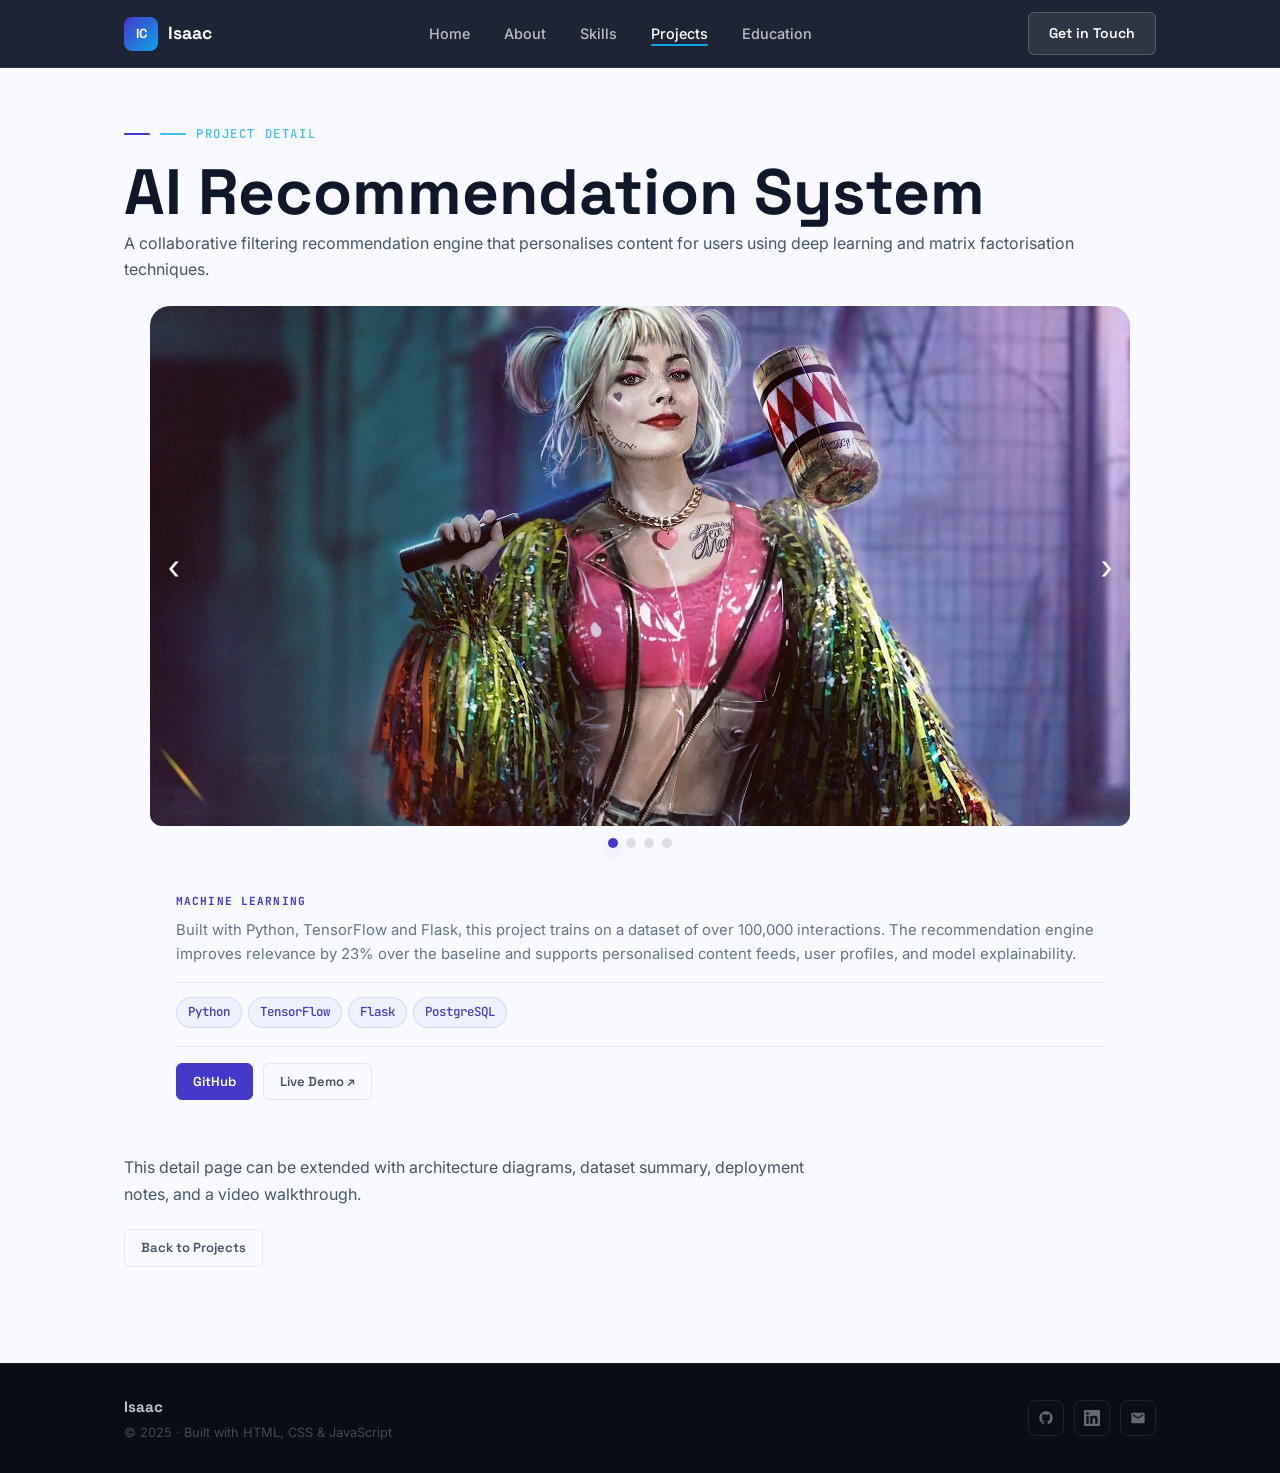
==== project-full-stack-web.html @ fa5e7652 "first commit" ====
<!DOCTYPE html>
<html lang="en">

<head>
  <meta charset="UTF-8">
  <meta name="viewport" content="width=device-width, initial-scale=1.0">
  <title>AI Recommendation System | Isaac</title>
  <link rel="preconnect" href="https://fonts.googleapis.com">
  <link rel="preconnect" href="https://fonts.gstatic.com" crossorigin>
  <link
    href="https://fonts.googleapis.com/css2?family=Space+Grotesk:wght@400;500;600;700&family=Inter:wght@400;500;600&family=JetBrains+Mono:wght@400;500&display=swap"
    rel="stylesheet">
  <link rel="stylesheet" href="style.css">
</head>

<body class="detail-page">
  <nav class="nav scrolled" id="nav">
    <div class="container nav-inner">
      <a href="index.html" class="nav-logo">
        <span class="nav-logo-mark">IC</span>
        Isaac
      </a>
      <ul class="nav-links">
        <li><a href="index.html">Home</a></li>
        <li><a href="index.html#about">About</a></li>
        <li><a href="index.html#skills">Skills</a></li>
        <li><a href="projects.html" class="active">Projects</a></li>
        <li><a href="index.html#education">Education</a></li>
      </ul>
      <a href="mailto:your@email.com" class="nav-cta">Get in Touch</a>
      <button class="nav-hamburger" id="hamburger" aria-label="Toggle menu">
        <span></span><span></span><span></span>
      </button>
    </div>
    <div class="nav-mobile" id="mobile-menu">
      <a href="index.html">Home</a>
      <a href="index.html#about">About</a>
      <a href="index.html#skills">Skills</a>
      <a href="projects.html">Projects</a>
      <a href="index.html#education">Education</a>
      <a href="mailto:your@email.com">Get in Touch</a>
    </div>
  </nav>

  <section class="all-projects-section">
    <div class="container">
      <div class="section-label" style="color: #38BDF8; margin-bottom: 12px;">
        <span style="background:#38BDF8; width:26px; height:2px; border-radius:2px; display:inline-block;"></span>
        Project Detail
      </div>
      <h1>AI Recommendation System</h1>
      <p>A collaborative filtering recommendation engine that personalises content for users using deep learning and
        matrix factorisation techniques.</p>
      <div class="project-card-full" style="margin-top: 24px;">
        <div class="project-image">
          <div class="project-carousel">
            <img src="birds-of-prey-windows-theme-1-hd.jpg" alt="AI Recommendation System" class="active">
            <img src="640x530.jpeg" alt="AI Recommendation System - 2">
            <img src="640x530.jpeg" alt="AI Recommendation System - 2">
            <img src="640x530.jpeg" alt="AI Recommendation System - 2">
          </div>
          <div class="project-overlay">
            <a href="#" class="project-prev" aria-label="Previous image">‹</a>
            <a href="#" class="project-next" aria-label="Next image">›</a>
          </div>
        </div>
        <div class="project-content">
          <div class="project-cat">Machine Learning</div>
          <p>
            Built with Python, TensorFlow and Flask, this project trains on a dataset of over 100,000 interactions.
            The recommendation engine improves relevance by 23% over the baseline and supports personalised
            content feeds, user profiles, and model explainability.
          </p>
          <div class="project-tech">
            <span class="tag">Python</span>
            <span class="tag">TensorFlow</span>
            <span class="tag">Flask</span>
            <span class="tag">PostgreSQL</span>
          </div>
          <div class="project-links-row">
            <a href="#" class="project-link-btn filled">GitHub</a>
            <a href="#" class="project-link-btn">Live Demo ↗</a>
          </div>
        </div>
      </div>
      <p style="margin-top: 28px; max-width: 720px; color: var(--text-mid);">
        This detail page can be extended with architecture diagrams, dataset summary, deployment notes, and a video
        walkthrough.
      </p>
      <a href="projects.html" class="project-link-btn" style="margin-top: 22px; display: inline-flex;">Back to
        Projects</a>
    </div>
  </section>

  <footer class="footer">
    <div class="container footer-inner">
      <div>
        <div class="footer-name">Isaac</div>
        <div class="footer-copy">© 2025 · Built with HTML, CSS &amp; JavaScript</div>
      </div>
      <div class="footer-links">
        <a href="https://github.com/yourusername" target="_blank" rel="noopener" aria-label="GitHub">
          <svg viewBox="0 0 24 24">
            <path
              d="M12 2C6.477 2 2 6.484 2 12.017c0 4.425 2.865 8.18 6.839 9.504.5.092.682-.217.682-.483 0-.237-.008-.868-.013-1.703-2.782.605-3.369-1.343-3.369-1.343-.454-1.158-1.11-1.466-1.11-1.466-.908-.62.069-.608.069-.608 1.003.07 1.531 1.032 1.531 1.032.892 1.53 2.341 1.088 2.91.832.092-.647.35-1.088.636-1.338-2.22-.253-4.555-1.113-4.555-4.951 0-1.093.39-1.988 1.029-2.688-.103-.253-.446-1.272.098-2.65 0 0 .84-.27 2.75 1.026A9.564 9.564 0 0112 6.844c.85.004 1.705.115 2.504.337 1.909-1.296 2.747-1.027 2.747-1.027.546 1.379.202 2.398.1 2.651.64.7 1.028 1.595 1.028 2.688 0 3.848-2.339 4.695-4.566 4.943.359.309.678.92.678 1.855 0 1.338-.012 2.419-.012 2.747 0 .268.18.58.688.482A10.019 10.019 0 0022 12.017C22 6.484 17.522 2 12 2z" />
          </svg>
        </a>
        <a href="https://linkedin.com/in/yourusername" target="_blank" rel="noopener" aria-label="LinkedIn">
          <svg viewBox="0 0 24 24">
            <path
              d="M20.447 20.452h-3.554v-5.569c0-1.328-.027-3.037-1.852-3.037-1.853 0-2.136 1.445-2.136 2.939v5.667H9.351V9h3.414v1.561h.046c.477-.9 1.637-1.85 3.37-1.85 3.601 0 4.267 2.37 4.267 5.455v6.286zM5.337 7.433a2.062 2.062 0 01-2.063-2.065 2.064 2.064 0 112.063 2.065zm1.782 13.019H3.555V9h3.564v11.452zM22.225 0H1.771C.792 0 0 .774 0 1.729v20.542C0 23.227.792 24 1.771 24h20.451C23.2 24 24 23.227 24 22.271V1.729C24 .774 23.2 0 22.222 0h.003z" />
          </svg>
        </a>
        <a href="mailto:your@email.com" aria-label="Email">
          <svg viewBox="0 0 24 24">
            <path
              d="M20 4H4c-1.1 0-2 .9-2 2v12c0 1.1.9 2 2 2h16c1.1 0 2-.9 2-2V6c0-1.1-.9-2-2-2zm0 4l-8 5-8-5V6l8 5 8-5v2z" />
          </svg>
        </a>
      </div>
    </div>
  </footer>
  <script src="script.js"></script>
</body>

</html>
---- style.css ----
/* =============================================
   PORTFOLIO — GLOBAL STYLES
   Space Grotesk (headings) | Inter (body) | JetBrains Mono (code)
   ============================================= */

/* --- Root Variables --- */
:root {
  --bg: #F8FAFF;
  --surface: #FFFFFF;
  --surface-alt: #F1F5F9;
  --dark: #0F172A;
  --dark-mid: #1E293B;
  --primary: #4338CA;
  --primary-soft: #6366F1;
  --primary-faint: #EEF2FF;
  --accent: #0EA5E9;
  --accent-faint: #E0F2FE;
  --green: #10B981;
  --text: #0F172A;
  --text-mid: #475569;
  --text-soft: #64748B;
  --text-light: #94A3B8;
  --border: #E2E8F0;
  --border-dark: rgba(255, 255, 255, 0.08);
  --shadow-sm: 0 2px 8px rgba(15, 23, 42, 0.08);
  --shadow-md: 0 4px 20px rgba(15, 23, 42, 0.10);
  --shadow-lg: 0 8px 40px rgba(15, 23, 42, 0.14);
  --nav-h: 68px;
  --max-w: 1080px;
  --pad-x: 24px;
  --section-y: 88px;
  --radius: 12px;
  --radius-sm: 6px;
  --radius-lg: 20px;
}

/* --- Reset & Base --- */
*,
*::before,
*::after {
  box-sizing: border-box;
  margin: 0;
  padding: 0;
}

html {
  scroll-behavior: smooth;
}

body {
  font-family: 'Inter', system-ui, sans-serif;
  background: var(--bg);
  color: var(--text);
  line-height: 1.65;
  -webkit-font-smoothing: antialiased;
}

img {
  max-width: 100%;
  display: block;
}

a {
  text-decoration: none;
  color: inherit;
}

ul,
ol {
  list-style: none;
}

/* --- Typography --- */
h1,
h2,
h3,
h4 {
  font-family: 'Space Grotesk', sans-serif;
  line-height: 1.15;
}

h1 {
  font-size: clamp(2.4rem, 6vw, 4rem);
  font-weight: 700;
}

h2 {
  font-size: clamp(1.8rem, 4vw, 2.4rem);
  font-weight: 700;
}

h3 {
  font-size: 1.2rem;
  font-weight: 600;
}

p {
  color: var(--text-mid);
}

/* --- Layout Utilities --- */
.container {
  width: 100%;
  max-width: var(--max-w);
  margin: 0 auto;
  padding: 0 var(--pad-x);
}

.section {
  padding: var(--section-y) 0;
}

.section-label {
  font-family: 'JetBrains Mono', monospace;
  font-size: 0.76rem;
  font-weight: 500;
  letter-spacing: 0.13em;
  text-transform: uppercase;
  color: var(--primary);
  display: flex;
  align-items: center;
  gap: 10px;
  margin-bottom: 10px;
}

.section-label::before {
  content: '';
  display: block;
  width: 26px;
  height: 2px;
  background: var(--primary);
  border-radius: 2px;
}

.section-title {
  margin-bottom: 48px;
}

.section-title h2 {
  color: var(--text);
}

.section-title p {
  margin-top: 10px;
  font-size: 1.05rem;
  color: var(--text-soft);
  max-width: 540px;
}

/* --- Buttons --- */
.btn {
  display: inline-flex;
  align-items: center;
  gap: 8px;
  padding: 13px 26px;
  border-radius: var(--radius-sm);
  font-family: 'Space Grotesk', sans-serif;
  font-size: 0.95rem;
  font-weight: 600;
  transition: all 0.2s ease;
  cursor: pointer;
  border: 2px solid transparent;
}

.btn-primary {
  background: var(--primary);
  color: #fff;
}

.btn-primary:hover {
  background: var(--primary-soft);
  transform: translateY(-1px);
  box-shadow: 0 4px 18px rgba(67, 56, 202, 0.35);
}

.btn-outline {
  border-color: rgba(255, 255, 255, 0.28);
  color: #fff;
}

.btn-outline:hover {
  border-color: rgba(255, 255, 255, 0.65);
  background: rgba(255, 255, 255, 0.05);
}

.btn-outline-dark {
  border-color: var(--border);
  color: var(--text);
}

.btn-outline-dark:hover {
  border-color: var(--primary);
  color: var(--primary);
}

/* --- Tags / Chips --- */
.tag {
  display: inline-flex;
  padding: 4px 11px;
  border-radius: 100px;
  font-size: 0.78rem;
  font-weight: 500;
  font-family: 'JetBrains Mono', monospace;
  background: var(--primary-faint);
  color: var(--primary);
  border: 1px solid rgba(67, 56, 202, 0.14);
}

.tag-accent {
  background: var(--accent-faint);
  color: #0369A1;
  border-color: rgba(14, 165, 233, 0.2);
}

.tag-neutral {
  background: var(--surface-alt);
  color: var(--text-soft);
  border-color: var(--border);
}

/* =============================================
   NAVIGATION
   ============================================= */
.nav {
  position: fixed;
  top: 0;
  left: 0;
  right: 0;
  height: var(--nav-h);
  z-index: 100;
  transition: background 0.3s ease, border-color 0.3s ease;
}

body.detail-page .nav,
body.detail-page .nav.scrolled {
  background: rgba(15, 23, 42, 0.94);
  backdrop-filter: blur(12px);
  border-bottom: 1px solid var(--border-dark);
}

.nav.scrolled {
  background: rgba(15, 23, 42, 0.94);
  backdrop-filter: blur(12px);
  border-bottom: 1px solid var(--border-dark);
}

.nav-inner {
  display: flex;
  align-items: center;
  justify-content: space-between;
  height: 100%;
}

.nav-logo {
  font-family: 'Space Grotesk', sans-serif;
  font-size: 1.1rem;
  font-weight: 700;
  color: #fff;
  display: flex;
  align-items: center;
  gap: 10px;
}

.nav-logo-mark {
  width: 34px;
  height: 34px;
  background: linear-gradient(135deg, var(--primary), var(--accent));
  border-radius: 8px;
  display: flex;
  align-items: center;
  justify-content: center;
  font-size: 0.82rem;
  font-weight: 700;
  color: #fff;
  flex-shrink: 0;
}

.nav-links {
  display: flex;
  align-items: center;
  gap: 34px;
}

.nav-links a {
  font-size: 0.9rem;
  font-weight: 500;
  color: rgba(255, 255, 255, 0.7);
  transition: color 0.2s;
  position: relative;
}

.nav-links a:hover,
.nav-links a.active {
  color: #fff;
}

.nav-links a::after {
  content: '';
  position: absolute;
  bottom: -4px;
  left: 0;
  width: 0;
  height: 2px;
  background: var(--accent);
  border-radius: 2px;
  transition: width 0.25s ease;
}

.nav-links a:hover::after,
.nav-links a.active::after {
  width: 100%;
}

.nav-cta {
  font-size: 0.88rem;
  padding: 9px 20px;
  background: rgba(255, 255, 255, 0.08);
  color: #fff;
  border: 1px solid rgba(255, 255, 255, 0.18);
  border-radius: var(--radius-sm);
  font-weight: 600;
  font-family: 'Space Grotesk', sans-serif;
  transition: all 0.2s;
}

.nav-cta:hover {
  background: #fff;
  color: var(--dark);
}

.nav-hamburger {
  display: none;
  flex-direction: column;
  gap: 5px;
  background: none;
  border: none;
  cursor: pointer;
  padding: 4px;
}

.nav-hamburger span {
  display: block;
  width: 24px;
  height: 2px;
  background: #fff;
  border-radius: 2px;
  transition: all 0.25s;
}

.nav-hamburger.open span:nth-child(1) {
  transform: translateY(7px) rotate(45deg);
}

.nav-hamburger.open span:nth-child(2) {
  opacity: 0;
}

.nav-hamburger.open span:nth-child(3) {
  transform: translateY(-7px) rotate(-45deg);
}

.nav-mobile {
  display: none;
  position: fixed;
  top: var(--nav-h);
  left: 0;
  right: 0;
  background: var(--dark);
  padding: 20px var(--pad-x);
  flex-direction: column;
  gap: 4px;
  border-top: 1px solid var(--border-dark);
  box-shadow: 0 16px 40px rgba(0, 0, 0, 0.4);
}

.nav-mobile.open {
  display: flex;
}

.nav-mobile a {
  font-size: 1rem;
  font-weight: 500;
  color: rgba(255, 255, 255, 0.75);
  padding: 12px 0;
  border-bottom: 1px solid var(--border-dark);
  font-family: 'Space Grotesk', sans-serif;
  transition: color 0.2s;
}

.nav-mobile a:last-child {
  border-bottom: none;
}

.nav-mobile a:hover {
  color: #fff;
}

/* =============================================
   HERO
   ============================================= */
.hero {
  background: var(--dark);
  min-height: 100vh;
  display: flex;
  align-items: center;
  padding-top: var(--nav-h);
  position: relative;
  overflow: hidden;
}

.hero-glow-1 {
  position: absolute;
  width: 600px;
  height: 600px;
  background: radial-gradient(circle, rgba(67, 56, 202, 0.22) 0%, transparent 68%);
  top: -120px;
  right: -60px;
  pointer-events: none;
}

.hero-glow-2 {
  position: absolute;
  width: 400px;
  height: 400px;
  background: radial-gradient(circle, rgba(14, 165, 233, 0.14) 0%, transparent 68%);
  bottom: -60px;
  left: 8%;
  pointer-events: none;
}

.hero-inner {
  display: grid;
  grid-template-columns: 1fr 1fr;
  gap: 56px;
  align-items: center;
  padding: 72px var(--pad-x);
  max-width: var(--max-w);
  margin: 0 auto;
  width: 100%;
  position: relative;
  z-index: 1;
}

.hero-badge {
  display: inline-flex;
  align-items: center;
  gap: 8px;
  background: rgba(14, 165, 233, 0.1);
  border: 1px solid rgba(14, 165, 233, 0.22);
  color: #38BDF8;
  padding: 7px 16px;
  border-radius: 100px;
  font-size: 0.8rem;
  font-weight: 500;
  font-family: 'JetBrains Mono', monospace;
  margin-bottom: 22px;
}

.hero-badge .dot {
  width: 7px;
  height: 7px;
  background: var(--green);
  border-radius: 50%;
  animation: pulse 2s infinite;
}

@keyframes pulse {

  0%,
  100% {
    opacity: 1;
    box-shadow: 0 0 0 0 rgba(16, 185, 129, 0.4);
  }

  50% {
    opacity: 0.7;
    box-shadow: 0 0 0 4px rgba(16, 185, 129, 0);
  }
}

.hero-name {
  color: #fff;
  margin-bottom: 8px;
  letter-spacing: -0.02em;
}

.hero-title {
  font-family: 'Space Grotesk', sans-serif;
  font-size: clamp(1.05rem, 2.2vw, 1.3rem);
  font-weight: 400;
  color: rgba(255, 255, 255, 0.5);
  margin-bottom: 22px;
}

.hero-title strong {
  color: #7DD3FC;
  font-weight: 600;
}

.hero-intro {
  font-size: 1.02rem;
  color: rgba(255, 255, 255, 0.55);
  line-height: 1.75;
  margin-bottom: 34px;
  max-width: 460px;
}

.hero-actions {
  display: flex;
  gap: 12px;
  flex-wrap: wrap;
}

.hero-social {
  display: flex;
  align-items: center;
  gap: 10px;
  margin-top: 36px;
}

.hero-social a {
  width: 38px;
  height: 38px;
  border-radius: 8px;
  border: 1px solid rgba(255, 255, 255, 0.1);
  display: flex;
  align-items: center;
  justify-content: center;
  color: rgba(255, 255, 255, 0.5);
  transition: all 0.2s;
}

.hero-social a:hover {
  border-color: rgba(255, 255, 255, 0.38);
  color: #fff;
  background: rgba(255, 255, 255, 0.05);
}

.hero-social svg {
  width: 17px;
  height: 17px;
  fill: currentColor;
}

/* Code card */
.hero-code-card {
  background: #131929;
  border: 1px solid rgba(255, 255, 255, 0.07);
  border-radius: var(--radius-lg);
  overflow: hidden;
  box-shadow: 0 28px 80px rgba(0, 0, 0, 0.45), 0 0 0 1px rgba(255, 255, 255, 0.04);
}

.code-card-header {
  display: flex;
  align-items: center;
  gap: 7px;
  padding: 14px 18px;
  border-bottom: 1px solid rgba(255, 255, 255, 0.05);
  background: rgba(255, 255, 255, 0.02);
}

.code-dot {
  width: 11px;
  height: 11px;
  border-radius: 50%;
}

.code-dot.red {
  background: #FF5F57;
}

.code-dot.yellow {
  background: #FEBC2E;
}

.code-dot.green {
  background: #28C840;
}

.code-filename {
  margin-left: auto;
  font-family: 'JetBrains Mono', monospace;
  font-size: 0.72rem;
  color: rgba(255, 255, 255, 0.25);
}

.code-body {
  padding: 22px 24px;
  font-family: 'JetBrains Mono', monospace;
  font-size: 0.875rem;
  line-height: 1.95;
}

.code-line {
  display: flex;
}

.ln {
  color: rgba(255, 255, 255, 0.14);
  width: 26px;
  flex-shrink: 0;
  font-size: 0.78rem;
  user-select: none;
}

.c-kw {
  color: #C792EA;
}

.c-var {
  color: #82AAFF;
}

.c-str {
  color: #C3E88D;
}

.c-cmt {
  color: rgba(255, 255, 255, 0.24);
  font-style: italic;
}

.c-pun {
  color: rgba(255, 255, 255, 0.38);
}

.c-prop {
  color: #80CBC4;
}

/* =============================================
   ABOUT SECTION
   ============================================= */
.about-section {
  background: var(--surface);
  border-top: 1px solid var(--border);
}

.about-inner {
  max-width: 760px;
}

.about-inner p {
  font-size: 1.1rem;
  line-height: 1.85;
  color: var(--text-mid);
}

.about-inner p+p {
  margin-top: 16px;
}

.about-inner strong {
  color: var(--text);
  font-weight: 600;
}

/* =============================================
   SKILLS SECTION
   ============================================= */
.skills-section {
  background: var(--bg);
}

.skills-grid {
  display: grid;
  grid-template-columns: repeat(2, 1fr);
  gap: 24px;
}

.skill-group {
  background: var(--surface);
  border: 1px solid var(--border);
  border-radius: var(--radius);
  padding: 26px;
  transition: border-color 0.2s, box-shadow 0.2s;
}

.skill-group:hover {
  border-color: rgba(99, 102, 241, 0.3);
  box-shadow: var(--shadow-sm);
}

.skill-group-label {
  font-family: 'Space Grotesk', sans-serif;
  font-size: 0.8rem;
  font-weight: 700;
  text-transform: uppercase;
  letter-spacing: 0.08em;
  color: var(--text-soft);
  margin-bottom: 14px;
  display: flex;
  align-items: center;
  gap: 8px;
}

.skill-group-label::before {
  content: '';
  width: 8px;
  height: 8px;
  border-radius: 2px;
  background: var(--primary);
  flex-shrink: 0;
}

.skill-tags {
  display: flex;
  flex-wrap: wrap;
  gap: 7px;
}

/* =============================================
   FEATURED PROJECTS (Home)
   ============================================= */
.featured-section {
  /* background: var(--surface-alt); */
  background: var(--surface);
  border-top: 1px solid var(--border);
}

.projects-grid {
  display: grid;
  grid-template-columns: repeat(3, 1fr);
  gap: 22px;
  margin-bottom: 36px;
}

.section-cta {
  text-align: center;
}

/* =============================================
   PROJECT CARD (shared)
   ============================================= */
.project-card {
  background: var(--surface);
  border-radius: var(--radius);
  border: 1px solid var(--border);
  overflow: hidden;
  transition: transform 0.25s ease, box-shadow 0.25s ease, border-color 0.25s ease;
  display: flex;
  flex-direction: column;
}

.project-card:hover {
  transform: translateY(-4px);
  box-shadow: var(--shadow-lg);
  border-color: rgba(99, 102, 241, 0.3);
}

.project-image {
  position: relative;
  height: 196px;
  overflow: hidden;
  background: var(--surface-alt);
}

.project-image img {
  width: 100%;
  height: 100%;
  object-fit: cover;
  transition: transform 0.4s ease;
}

.project-card:hover .project-image img {
  transform: scale(1.05);
}

.project-carousel {
  width: 100%;
  height: 100%;
  position: relative;
}

.project-carousel img {
  display: none;
  width: 100%;
  height: 100%;
  object-fit: cover;
}

.project-carousel img.active {
  display: block;
}

.project-prev,
.project-next {
  position: absolute;
  top: 50%;
  transform: translateY(-50%);
  background: none;
  color: #fff;
  width: auto;
  height: auto;
  border-radius: 0;
  display: inline-flex;
  align-items: center;
  justify-content: center;
  font-size: 2.2rem;
  padding: 6px 10px;
  text-decoration: none;
  z-index: 12;
  box-shadow: none;
  opacity: 1;
  pointer-events: auto;
  text-shadow: 0 6px 18px rgba(0, 0, 0, 0.5);
}

.project-prev {
  left: 8px;
}

.project-next {
  right: 8px;
}

/* Carousel pager dots (underneath image) */
.carousel-dots {
  display: flex;
  justify-content: center;
  gap: 8px;
  margin: 12px 0 0 0;
}

.carousel-dot {
  width: 10px;
  height: 10px;
  border-radius: 50%;
  background: rgba(15, 23, 42, 0.12);
  border: none;
  padding: 0;
  cursor: pointer;
  transition: transform 0.15s, background 0.15s;
}

.carousel-dot:hover {
  transform: scale(1.15);
}

.carousel-dot.active {
  background: var(--primary);
  box-shadow: 0 6px 14px rgba(67, 56, 202, 0.18);
}

.project-image-placeholder {
  width: 100%;
  height: 100%;
  display: flex;
  align-items: center;
  justify-content: center;
  font-size: 3rem;
  background: linear-gradient(135deg, var(--primary-faint), var(--accent-faint));
}

.project-overlay {
  position: absolute;
  inset: 0;
  background: transparent;
  display: flex;
  align-items: center;
  justify-content: center;
  gap: 10px;
  opacity: 1;
  /* always visible so arrows show */
  transition: none;
  pointer-events: none;
  /* allow image links through; anchors override */
}

/* Keep overlay action links styled, but don't force style on prev/next controls */
.project-overlay a:not(.project-prev):not(.project-next) {
  pointer-events: auto;
  padding: 8px 18px;
  background: rgba(255, 255, 255, 0.96);
  border-radius: var(--radius-sm);
  font-size: 0.82rem;
  font-weight: 600;
  font-family: 'Space Grotesk', sans-serif;
  color: var(--text);
  transition: transform 0.15s;
}

.project-overlay a:not(.project-prev):not(.project-next):hover {
  transform: scale(1.04);
}

.project-content {
  padding: 22px;
  display: flex;
  flex-direction: column;
  flex: 1;
}

.project-cat {
  font-size: 0.7rem;
  font-weight: 700;
  font-family: 'JetBrains Mono', monospace;
  text-transform: uppercase;
  letter-spacing: 0.1em;
  color: var(--primary);
  margin-bottom: 7px;
}

.project-content h3 {
  margin-bottom: 9px;
  color: var(--text);
}

.project-content p {
  font-size: 0.9rem;
  color: var(--text-soft);
  line-height: 1.62;
  flex: 1;
}

.project-tech {
  margin-top: 16px;
  padding-top: 14px;
  border-top: 1px solid var(--border);
  display: flex;
  flex-wrap: wrap;
  gap: 6px;
}

/* =============================================
   EDUCATION SECTION
   ============================================= */
.education-section {
  background: var(--dark);
}

.education-section .section-label {
  color: var(--accent);
}

.education-section .section-label::before {
  background: var(--accent);
}

.education-section .section-title h2 {
  color: #fff;
}

.education-section .section-title p {
  color: rgba(255, 255, 255, 0.45);
}

.edu-cards {
  display: grid;
  grid-template-columns: repeat(2, 1fr);
  gap: 22px;
}

.edu-card {
  background: rgba(255, 255, 255, 0.03);
  border: 1px solid rgba(255, 255, 255, 0.07);
  border-radius: var(--radius);
  padding: 30px;
  transition: border-color 0.25s;
}

.edu-card:hover {
  border-color: rgba(255, 255, 255, 0.18);
}

.edu-card-current {
  border-color: rgba(67, 56, 202, 0.38);
  background: rgba(67, 56, 202, 0.05);
}

.edu-status {
  display: inline-flex;
  align-items: center;
  gap: 6px;
  font-size: 0.73rem;
  font-weight: 600;
  font-family: 'JetBrains Mono', monospace;
  padding: 4px 12px;
  border-radius: 100px;
  margin-bottom: 18px;
}

.edu-status.current {
  background: rgba(14, 165, 233, 0.1);
  border: 1px solid rgba(14, 165, 233, 0.22);
  color: #38BDF8;
}

.edu-status.completed {
  background: rgba(16, 185, 129, 0.08);
  border: 1px solid rgba(16, 185, 129, 0.22);
  color: #34D399;
}

.edu-status .dot {
  width: 6px;
  height: 6px;
  border-radius: 50%;
  background: currentColor;
}

.edu-degree {
  font-family: 'Space Grotesk', sans-serif;
  font-size: 1.25rem;
  font-weight: 700;
  color: #fff;
  margin-bottom: 5px;
}

.edu-school {
  font-size: 0.93rem;
  color: rgba(255, 255, 255, 0.45);
  margin-bottom: 3px;
}

.edu-years {
  font-family: 'JetBrains Mono', monospace;
  font-size: 0.8rem;
  color: rgba(255, 255, 255, 0.26);
  margin-bottom: 18px;
}

.edu-courses-label {
  font-size: 0.72rem;
  font-weight: 700;
  text-transform: uppercase;
  letter-spacing: 0.09em;
  color: rgba(255, 255, 255, 0.28);
  margin-bottom: 10px;
}

.edu-courses-list {
  display: flex;
  flex-wrap: wrap;
  gap: 6px;
}

.edu-course-tag {
  font-family: 'JetBrains Mono', monospace;
  font-size: 0.74rem;
  padding: 3px 10px;
  border-radius: 4px;
  background: rgba(255, 255, 255, 0.04);
  border: 1px solid rgba(255, 255, 255, 0.08);
  color: rgba(255, 255, 255, 0.45);
}

.experience-section {
  background: var(--bg);
}

.experience-timeline {
  display: grid;
  gap: 22px;
}

.experience-item {
  background: var(--surface);
  border: 1px solid var(--border);
  border-radius: var(--radius);
  padding: 26px;
  transition: border-color 0.2s, box-shadow 0.2s;
}

.experience-item:hover {
  border-color: rgba(99, 102, 241, 0.3);
  box-shadow: var(--shadow-sm);
}

.experience-meta {
  display: flex;
  flex-wrap: wrap;
  align-items: baseline;
  justify-content: space-between;
  gap: 12px;
  margin-bottom: 16px;
}

.experience-date {
  font-family: 'JetBrains Mono', monospace;
  color: var(--text-soft);
  font-size: 0.85rem;
}

.experience-title {
  font-family: 'Space Grotesk', sans-serif;
  font-size: 1.1rem;
  font-weight: 700;
  color: var(--text);
}

.experience-details p {
  margin: 0;
  line-height: 1.8;
  color: var(--text-mid);
}

/* =============================================
   FOOTER
   ============================================= */
.footer {
  background: #080D18;
  border-top: 1px solid rgba(255, 255, 255, 0.05);
  padding: 30px 0;
}

.footer-inner {
  display: flex;
  align-items: center;
  justify-content: space-between;
  gap: 20px;
}

.footer-name {
  font-family: 'Space Grotesk', sans-serif;
  font-weight: 700;
  color: rgba(255, 255, 255, 0.75);
  font-size: 0.95rem;
  margin-bottom: 3px;
}

.footer-copy {
  font-size: 0.8rem;
  color: rgba(255, 255, 255, 0.25);
}

.footer-rights {
  font-size: 0.8rem;
  color: rgba(255, 255, 255, 0.25);
}

.footer-links {
  display: flex;
  gap: 10px;
}

.footer-links a {
  width: 36px;
  height: 36px;
  border-radius: 8px;
  border: 1px solid rgba(255, 255, 255, 0.09);
  display: flex;
  align-items: center;
  justify-content: center;
  color: rgba(255, 255, 255, 0.38);
  transition: all 0.2s;
}

.footer-links a:hover {
  border-color: rgba(255, 255, 255, 0.32);
  color: rgba(255, 255, 255, 0.85);
  background: rgba(255, 255, 255, 0.04);
}

.footer-links svg {
  width: 16px;
  height: 16px;
  fill: currentColor;
}

/* =============================================
   PROJECTS PAGE
   ============================================= */
.page-header {
  background: var(--dark);
  padding: calc(var(--nav-h) + 56px) 0 60px;
  position: relative;
  overflow: hidden;
}

.page-header-glow {
  position: absolute;
  width: 500px;
  height: 500px;
  background: radial-gradient(circle, rgba(67, 56, 202, 0.18) 0%, transparent 68%);
  top: -80px;
  right: 0;
  pointer-events: none;
}

.page-header-content {
  position: relative;
  z-index: 1;
}

.page-header h1 {
  color: #fff;
  margin-bottom: 12px;
}

.page-header p {
  font-size: 1.05rem;
  color: rgba(255, 255, 255, 0.45);
  max-width: 500px;
}

/* Filter bar */
.filter-bar {
  display: flex;
  gap: 8px;
  flex-wrap: wrap;
  margin-bottom: 36px;
}

.filter-btn {
  padding: 8px 20px;
  border-radius: 100px;
  border: 1px solid var(--border);
  background: var(--surface);
  color: var(--text-soft);
  font-size: 0.85rem;
  font-weight: 600;
  font-family: 'Space Grotesk', sans-serif;
  cursor: pointer;
  transition: all 0.2s;
}

.filter-btn:hover {
  border-color: var(--primary);
  color: var(--primary);
}

.filter-btn.active {
  background: var(--primary);
  border-color: var(--primary);
  color: #fff;
}

/* Full projects grid */
.all-projects-section {
  padding: 56px 0 96px;
}

body.detail-page .all-projects-section {
  padding-top: calc(var(--nav-h) + 56px);
}

.all-projects-grid {
  display: grid;
  grid-template-columns: repeat(2, 1fr);
  gap: 28px;
}

/* Full project card (projects page — larger) */
.project-card-full {
  background: var(--surface);
  border-radius: var(--radius-lg);
  border: 1px solid var(--border);
  overflow: hidden;
  transition: transform 0.25s ease, box-shadow 0.25s ease, border-color 0.25s ease;
  display: flex;
  flex-direction: column;
}

.project-card-full:hover {
  transform: translateY(-4px);
  box-shadow: var(--shadow-lg);
  border-color: rgba(99, 102, 241, 0.32);
}

.project-card-full .project-image {
  height: 230px;
}

/* Detail pages: larger image and centered card */
body.detail-page .project-card-full {
  max-width: 980px;
  margin-left: auto;
  margin-right: auto;
}

body.detail-page .project-card-full .project-image {
  height: 520px;
}

/* On detail pages, show image separately from text (not as a single card) */
body.detail-page .project-card-full {
  background: transparent;
  border: none;
  box-shadow: none;
  display: block;
  padding: 0;
}

body.detail-page .project-card-full .project-image {
  border-radius: 12px;
  overflow: hidden;
}

body.detail-page .project-card-full .project-content {
  background: transparent;
  border: none;
  border-radius: var(--radius-lg);
  margin-top: 18px;
  padding: 26px;
}

.project-card-full .project-content {
  padding: 26px;
}

.project-card-full .project-content p {
  font-size: 0.93rem;
}

.project-links-row {
  display: flex;
  gap: 10px;
  margin-top: 18px;
  padding-top: 16px;
  border-top: 1px solid var(--border);
  flex-wrap: wrap;
}

.project-link-btn {
  display: inline-flex;
  align-items: center;
  gap: 6px;
  padding: 7px 16px;
  border-radius: var(--radius-sm);
  font-size: 0.82rem;
  font-weight: 600;
  font-family: 'Space Grotesk', sans-serif;
  border: 1px solid var(--border);
  color: var(--text-mid);
  transition: all 0.2s;
}

.project-link-btn:hover {
  border-color: var(--primary);
  color: var(--primary);
}

.project-link-btn.filled {
  background: var(--primary);
  border-color: var(--primary);
  color: #fff;
}

.project-link-btn.filled:hover {
  background: var(--primary-soft);
  border-color: var(--primary-soft);
}

.project-link-btn svg {
  width: 14px;
  height: 14px;
  fill: currentColor;
}

.project-card-image-link {
  display: block;
  width: 100%;
  height: 100%;
}

.project-card-title-link {
  color: inherit;
  transition: color 0.2s ease;
}

.project-card-title-link:hover {
  color: var(--primary);
}

/* Hidden cards (filtered out) */
.project-card-full.hidden {
  display: none;
}

/* =============================================
   SCROLL FADE-IN
   ============================================= */
.fade-in {
  opacity: 0;
  transform: translateY(22px);
  transition: opacity 0.55s ease, transform 0.55s ease;
}

.fade-in.visible {
  opacity: 1;
  transform: none;
}

/* =============================================
   RESPONSIVE
   ============================================= */
@media (max-width: 900px) {
  :root {
    --section-y: 64px;
  }

  .hero-inner {
    grid-template-columns: 1fr;
  }

  .hero-code-card {
    display: none;
  }

  .skills-grid {
    grid-template-columns: 1fr;
  }

  .projects-grid {
    grid-template-columns: repeat(2, 1fr);
  }

  .edu-cards {
    grid-template-columns: 1fr;
  }

  .all-projects-grid {
    grid-template-columns: 1fr;
  }
}

@media (max-width: 640px) {
  :root {
    --pad-x: 16px;
    --section-y: 52px;
  }

  .nav-links,
  .nav-cta {
    display: none;
  }

  .nav-hamburger {
    display: flex;
  }

  .projects-grid {
    grid-template-columns: 1fr;
  }

  .footer-inner {
    flex-direction: column;
    text-align: center;
  }

  .hero-actions {
    flex-direction: column;
    align-items: flex-start;
  }
}
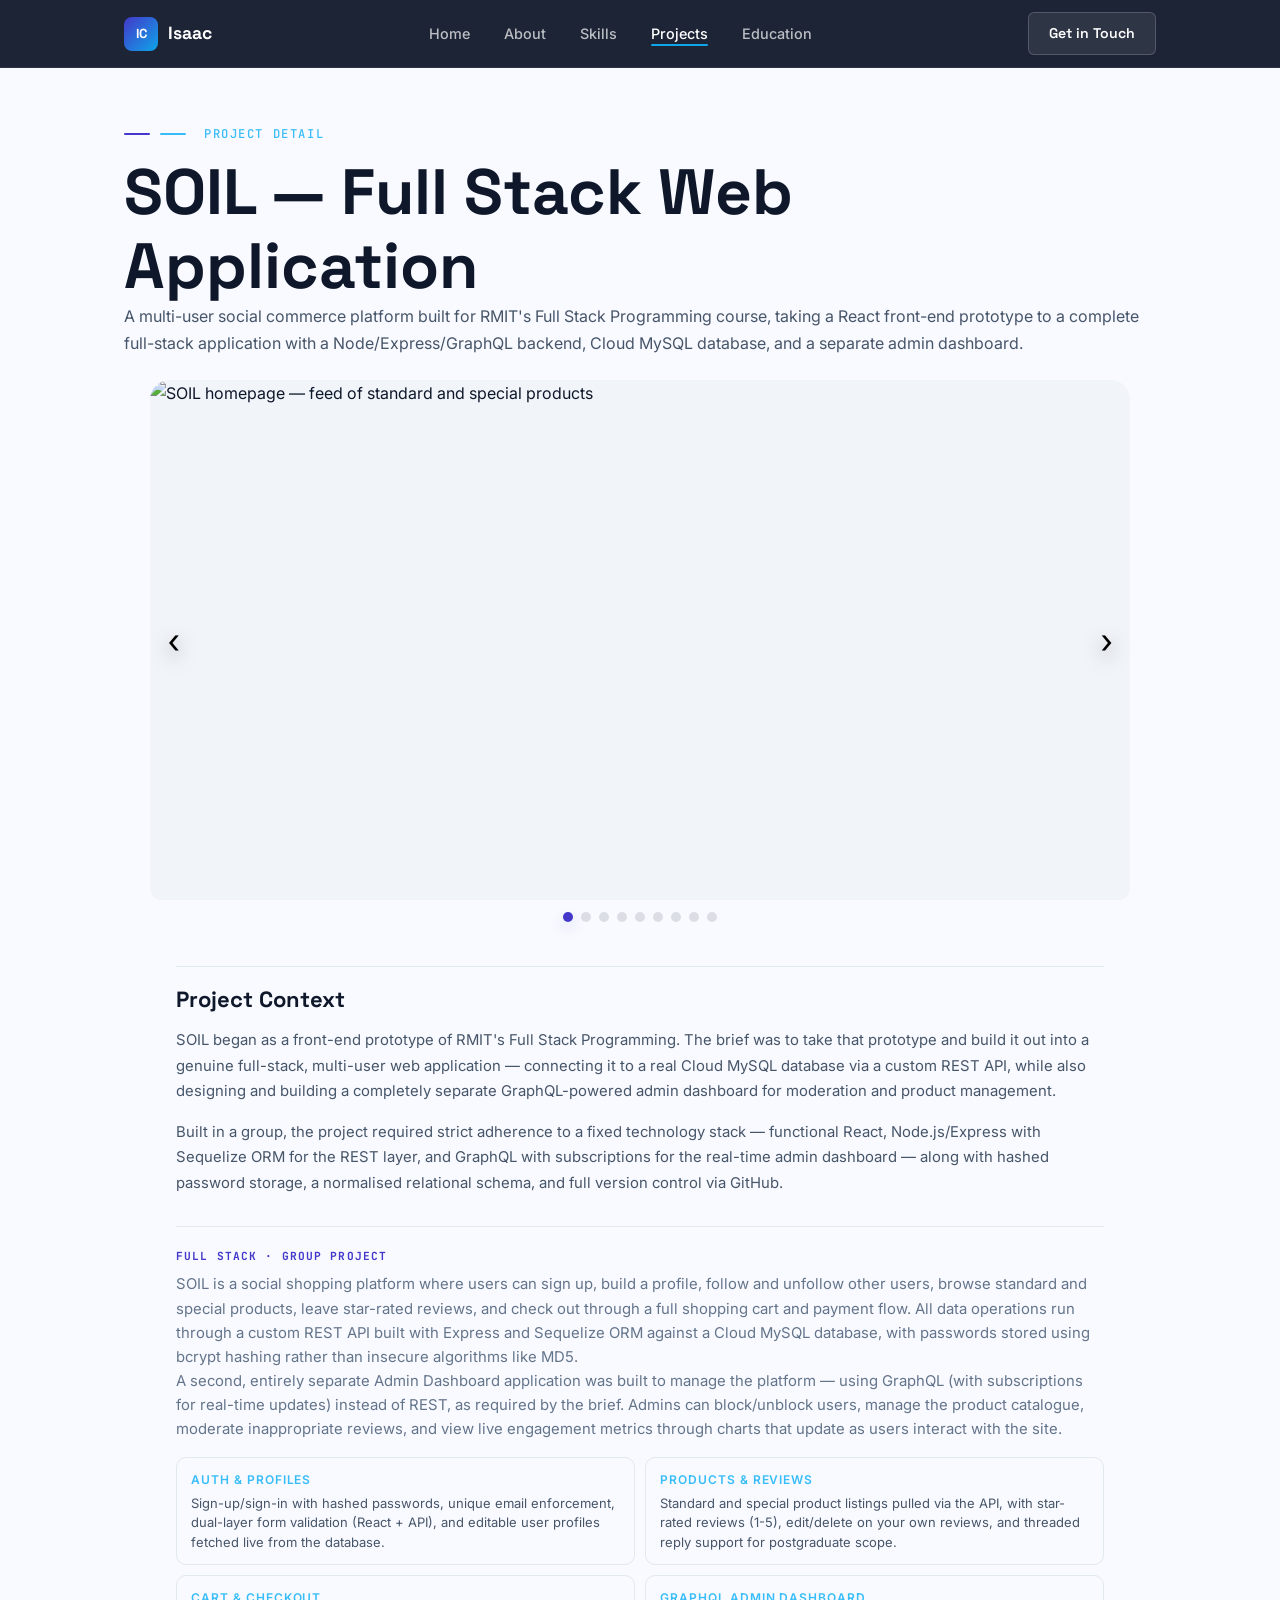
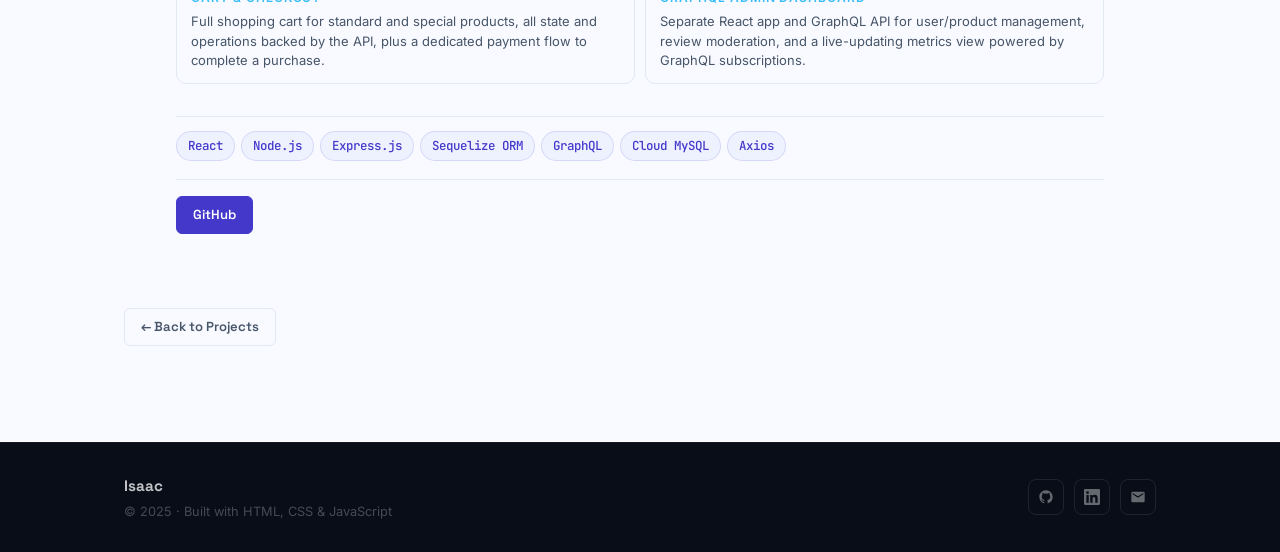
==== commit e2371c3a: "Full-stack Project" ====
--- a/project-full-stack-web.html
+++ b/project-full-stack-web.html
@@ -4,7 +4,7 @@
 <head>
   <meta charset="UTF-8">
   <meta name="viewport" content="width=device-width, initial-scale=1.0">
-  <title>AI Recommendation System | Isaac</title>
+  <title>SOIL Full Stack Web App | Isaac</title>
   <link rel="preconnect" href="https://fonts.googleapis.com">
   <link rel="preconnect" href="https://fonts.gstatic.com" crossorigin>
   <link
@@ -27,7 +27,7 @@
         <li><a href="projects.html" class="active">Projects</a></li>
         <li><a href="index.html#education">Education</a></li>
       </ul>
-      <a href="mailto:your@email.com" class="nav-cta">Get in Touch</a>
+      <a href="mailto:isaachang02@gmail.com" class="nav-cta">Get in Touch</a>
       <button class="nav-hamburger" id="hamburger" aria-label="Toggle menu">
         <span></span><span></span><span></span>
       </button>
@@ -38,56 +38,133 @@
       <a href="index.html#skills">Skills</a>
       <a href="projects.html">Projects</a>
       <a href="index.html#education">Education</a>
-      <a href="mailto:your@email.com">Get in Touch</a>
+      <a href="mailto:isaachang02@gmail.com">Get in Touch</a>
     </div>
   </nav>
 
   <section class="all-projects-section">
     <div class="container">
       <div class="section-label" style="color: #38BDF8; margin-bottom: 12px;">
-        <span style="background:#38BDF8; width:26px; height:2px; border-radius:2px; display:inline-block;"></span>
+        <span
+          style="background:#38BDF8; width:26px; height:2px; border-radius:2px; display:inline-block; vertical-align:middle; margin-right:8px;"></span>
         Project Detail
       </div>
-      <h1>AI Recommendation System</h1>
-      <p>A collaborative filtering recommendation engine that personalises content for users using deep learning and
-        matrix factorisation techniques.</p>
+      <h1>SOIL — Full Stack Web Application</h1>
+      <p>A multi-user social commerce platform built for RMIT's Full Stack Programming course, taking a React
+        front-end prototype to a complete full-stack application with a Node/Express/GraphQL backend, Cloud MySQL
+        database, and a separate admin dashboard.</p>
+
       <div class="project-card-full" style="margin-top: 24px;">
         <div class="project-image">
           <div class="project-carousel">
-            <img src="birds-of-prey-windows-theme-1-hd.jpg" alt="AI Recommendation System" class="active">
-            <img src="640x530.jpeg" alt="AI Recommendation System - 2">
-            <img src="640x530.jpeg" alt="AI Recommendation System - 2">
-            <img src="640x530.jpeg" alt="AI Recommendation System - 2">
+            <img src="images/homepage1.png" alt="SOIL homepage — feed of standard and special products" class="active">
+            <img src="images/homepage2.png" alt="SOIL homepage — alternate view with user follow feature">
+            <img src="images/products1.png" alt="Standard and special products listing page">
+            <img src="images/products2.png" alt="Product detail page with reviews and star ratings">
+            <img src="images/cart.png" alt="Shopping cart — items, quantities and totals">
+            <img src="images/payment.png" alt="Payment page for completing a purchase">
+            <img src="images/profile.png" alt="User profile management page">
+            <img src="images/review1.png" alt="Review management page for editing and deleting your own reviews">
+            <img src="images/review2.png" alt="Review management page for replying to other users' reviews">
           </div>
           <div class="project-overlay">
             <a href="#" class="project-prev" aria-label="Previous image">‹</a>
             <a href="#" class="project-next" aria-label="Next image">›</a>
           </div>
         </div>
+
         <div class="project-content">
-          <div class="project-cat">Machine Learning</div>
+          <!-- Context section -->
+          <div style="border-top: 1px solid var(--border, rgba(255,255,255,0.08)); padding-top: 20px;">
+            <h2 style="font-size: 22px; font-weight: 700; margin-bottom: 16px;">Project Context</h2>
+            <p style="max-width: 100%; color: var(--text-mid); line-height: 1.7; margin-bottom: 16px;">
+              SOIL began as a front-end prototype of RMIT's Full Stack Programming. The brief was to take that prototype
+              and build it out into a genuine full-stack, multi-user web application — connecting it to a real Cloud
+              MySQL database via a custom REST API, while also designing and building a completely separate
+              GraphQL-powered admin dashboard for moderation and product management.
+            </p>
+            <p style="max-width: 100%; color: var(--text-mid); line-height: 1.7;">
+              Built in a group, the project required strict adherence to a fixed technology stack — functional React,
+              Node.js/Express with Sequelize ORM for the REST layer, and GraphQL with subscriptions for the real-time
+              admin dashboard — along with hashed password storage, a normalised relational schema, and full version
+              control via GitHub.
+            </p>
+          </div>
+
+          <div style="margin-top:30px; border-top: 1px solid var(--border, rgba(255,255,255,0.08)); padding-top: 20px;"
+            class="project-cat">
+            Full Stack · Group Project</div>
           <p>
-            Built with Python, TensorFlow and Flask, this project trains on a dataset of over 100,000 interactions.
-            The recommendation engine improves relevance by 23% over the baseline and supports personalised
-            content feeds, user profiles, and model explainability.
+            SOIL is a social shopping platform where users can sign up, build a profile, follow and unfollow other
+            users, browse standard and special products, leave star-rated reviews, and check out through a full
+            shopping cart and payment flow. All data operations run through a custom REST API built with Express and
+            Sequelize ORM against a Cloud MySQL database, with passwords stored using bcrypt hashing rather than
+            insecure algorithms like MD5.
           </p>
+          <p>
+            A second, entirely separate Admin Dashboard application was built to manage the platform — using
+            GraphQL (with subscriptions for real-time updates) instead of REST, as required by the brief. Admins can
+            block/unblock users, manage the product catalogue, moderate inappropriate reviews, and view live
+            engagement metrics through charts that update as users interact with the site.
+          </p>
+
+          <!-- Feature highlights -->
+          <div style="margin: 16px 0; display: grid; grid-template-columns: 1fr 1fr; gap: 10px;">
+            <div
+              style="background: var(--bg-card, rgba(255,255,255,0.04)); border: 1px solid var(--border, rgba(255,255,255,0.08)); border-radius: 10px; padding: 12px 14px;">
+              <div
+                style="font-size: 12px; font-weight: 600; text-transform: uppercase; letter-spacing: 0.08em; color: #38BDF8; margin-bottom: 4px;">
+                Auth & Profiles</div>
+              <div style="font-size: 13px; color: var(--text-mid); line-height: 1.5;">Sign-up/sign-in with hashed
+                passwords, unique email enforcement, dual-layer form validation (React + API), and editable user
+                profiles fetched live from the database.</div>
+            </div>
+            <div
+              style="background: var(--bg-card, rgba(255,255,255,0.04)); border: 1px solid var(--border, rgba(255,255,255,0.08)); border-radius: 10px; padding: 12px 14px;">
+              <div
+                style="font-size: 12px; font-weight: 600; text-transform: uppercase; letter-spacing: 0.08em; color: #38BDF8; margin-bottom: 4px;">
+                Products & Reviews</div>
+              <div style="font-size: 13px; color: var(--text-mid); line-height: 1.5;">Standard and special product
+                listings pulled via the API, with star-rated reviews (1-5), edit/delete on your own reviews, and
+                threaded reply support for postgraduate scope.</div>
+            </div>
+            <div
+              style="background: var(--bg-card, rgba(255,255,255,0.04)); border: 1px solid var(--border, rgba(255,255,255,0.08)); border-radius: 10px; padding: 12px 14px;">
+              <div
+                style="font-size: 12px; font-weight: 600; text-transform: uppercase; letter-spacing: 0.08em; color: #38BDF8; margin-bottom: 4px;">
+                Cart & Checkout</div>
+              <div style="font-size: 13px; color: var(--text-mid); line-height: 1.5;">Full shopping cart for standard
+                and special products, all state and operations backed by the API, plus a dedicated payment flow to
+                complete a purchase.</div>
+            </div>
+            <div
+              style="background: var(--bg-card, rgba(255,255,255,0.04)); border: 1px solid var(--border, rgba(255,255,255,0.08)); border-radius: 10px; padding: 12px 14px;">
+              <div
+                style="font-size: 12px; font-weight: 600; text-transform: uppercase; letter-spacing: 0.08em; color: #38BDF8; margin-bottom: 4px;">
+                GraphQL Admin Dashboard</div>
+              <div style="font-size: 13px; color: var(--text-mid); line-height: 1.5;">Separate React app and GraphQL
+                API for user/product management, review moderation, and a live-updating metrics view powered by
+                GraphQL subscriptions.</div>
+            </div>
+          </div>
+
           <div class="project-tech">
-            <span class="tag">Python</span>
-            <span class="tag">TensorFlow</span>
-            <span class="tag">Flask</span>
-            <span class="tag">PostgreSQL</span>
+            <span class="tag">React</span>
+            <span class="tag">Node.js</span>
+            <span class="tag">Express.js</span>
+            <span class="tag">Sequelize ORM</span>
+            <span class="tag">GraphQL</span>
+            <span class="tag">Cloud MySQL</span>
+            <span class="tag">Axios</span>
           </div>
           <div class="project-links-row">
-            <a href="#" class="project-link-btn filled">GitHub</a>
-            <a href="#" class="project-link-btn">Live Demo ↗</a>
+            <a href="https://github.com/rmit-fsd-2024-s1/s3880590-s3860650-a2.git" class="project-link-btn filled"
+              target="_blank" rel="noopener noreferrer">GitHub</a>
           </div>
         </div>
       </div>
-      <p style="margin-top: 28px; max-width: 720px; color: var(--text-mid);">
-        This detail page can be extended with architecture diagrams, dataset summary, deployment notes, and a video
-        walkthrough.
-      </p>
-      <a href="projects.html" class="project-link-btn" style="margin-top: 22px; display: inline-flex;">Back to
+
+      <a href="projects.html" class="project-link-btn" style="margin-top: 48px; display: inline-flex;">← Back to
         Projects</a>
     </div>
   </section>
@@ -99,19 +176,19 @@
         <div class="footer-copy">© 2025 · Built with HTML, CSS &amp; JavaScript</div>
       </div>
       <div class="footer-links">
-        <a href="https://github.com/yourusername" target="_blank" rel="noopener" aria-label="GitHub">
+        <a href="https://github.com/Isaac-Git88" target="_blank" rel="noopener" aria-label="GitHub">
           <svg viewBox="0 0 24 24">
             <path
               d="M12 2C6.477 2 2 6.484 2 12.017c0 4.425 2.865 8.18 6.839 9.504.5.092.682-.217.682-.483 0-.237-.008-.868-.013-1.703-2.782.605-3.369-1.343-3.369-1.343-.454-1.158-1.11-1.466-1.11-1.466-.908-.62.069-.608.069-.608 1.003.07 1.531 1.032 1.531 1.032.892 1.53 2.341 1.088 2.91.832.092-.647.35-1.088.636-1.338-2.22-.253-4.555-1.113-4.555-4.951 0-1.093.39-1.988 1.029-2.688-.103-.253-.446-1.272.098-2.65 0 0 .84-.27 2.75 1.026A9.564 9.564 0 0112 6.844c.85.004 1.705.115 2.504.337 1.909-1.296 2.747-1.027 2.747-1.027.546 1.379.202 2.398.1 2.651.64.7 1.028 1.595 1.028 2.688 0 3.848-2.339 4.695-4.566 4.943.359.309.678.92.678 1.855 0 1.338-.012 2.419-.012 2.747 0 .268.18.58.688.482A10.019 10.019 0 0022 12.017C22 6.484 17.522 2 12 2z" />
           </svg>
         </a>
-        <a href="https://linkedin.com/in/yourusername" target="_blank" rel="noopener" aria-label="LinkedIn">
+        <a href="https://www.linkedin.com/in/isaachang" target="_blank" rel="noopener" aria-label="LinkedIn">
           <svg viewBox="0 0 24 24">
             <path
               d="M20.447 20.452h-3.554v-5.569c0-1.328-.027-3.037-1.852-3.037-1.853 0-2.136 1.445-2.136 2.939v5.667H9.351V9h3.414v1.561h.046c.477-.9 1.637-1.85 3.37-1.85 3.601 0 4.267 2.37 4.267 5.455v6.286zM5.337 7.433a2.062 2.062 0 01-2.063-2.065 2.064 2.064 0 112.063 2.065zm1.782 13.019H3.555V9h3.564v11.452zM22.225 0H1.771C.792 0 0 .774 0 1.729v20.542C0 23.227.792 24 1.771 24h20.451C23.2 24 24 23.227 24 22.271V1.729C24 .774 23.2 0 22.222 0h.003z" />
           </svg>
         </a>
-        <a href="mailto:your@email.com" aria-label="Email">
+        <a href="mailto:isaachang02@gmail.com" aria-label="Email">
           <svg viewBox="0 0 24 24">
             <path
               d="M20 4H4c-1.1 0-2 .9-2 2v12c0 1.1.9 2 2 2h16c1.1 0 2-.9 2-2V6c0-1.1-.9-2-2-2zm0 4l-8 5-8-5V6l8 5 8-5v2z" />
--- a/style.css
+++ b/style.css
@@ -777,11 +777,16 @@
   display: none;
   width: 100%;
   height: 100%;
-  object-fit: cover;
+  object-fit: contain;
+  background: var(--surface-alt);
 }
 
 .project-carousel img.active {
   display: block;
+}
+
+body.detail-page .project-card-full .project-image img {
+  object-fit: contain;
 }
 
 .project-prev,
@@ -1444,4 +1449,9 @@
     flex-direction: column;
     align-items: flex-start;
   }
+}
+
+.project-overlay .project-prev,
+.project-overlay .project-next {
+  color: #000;
 }
